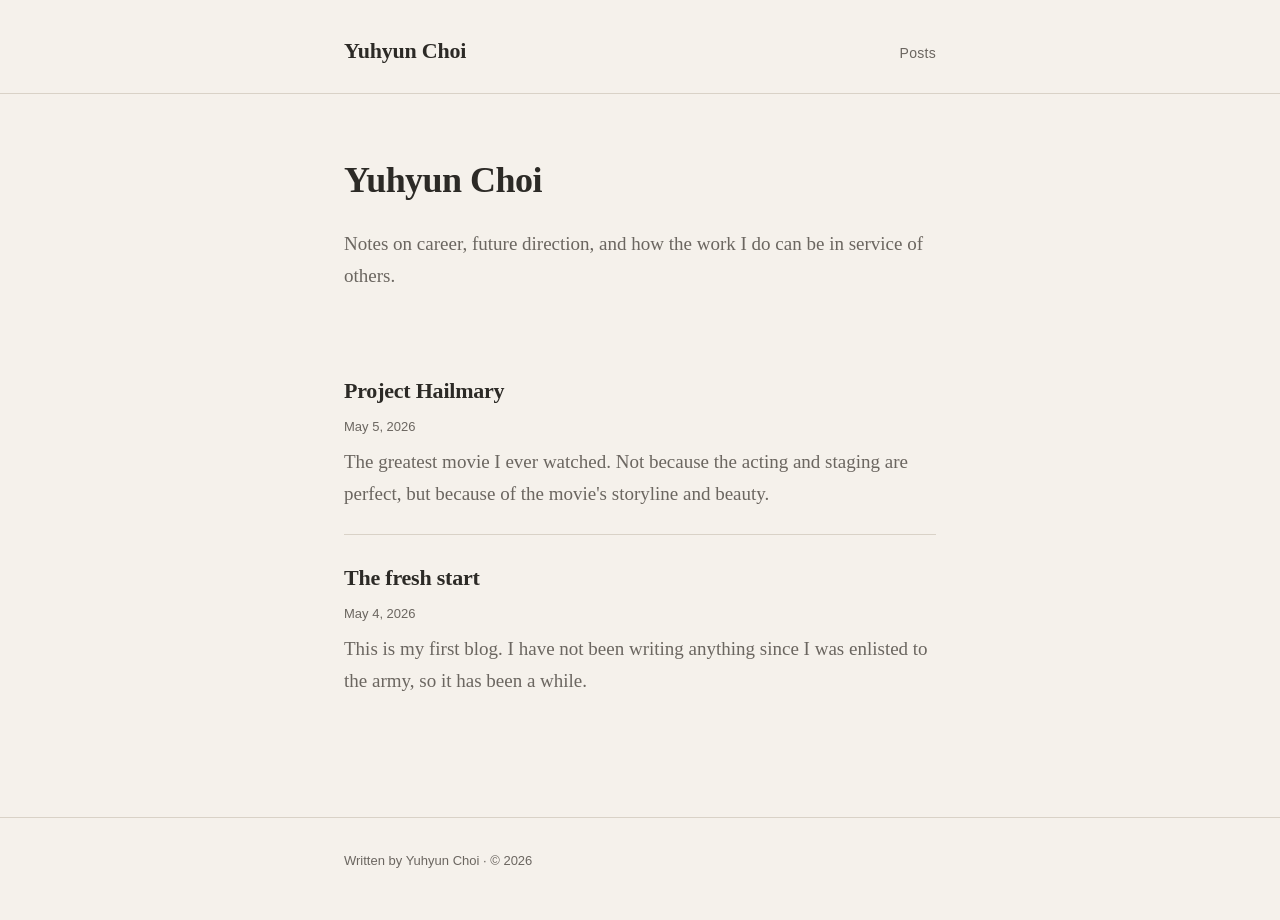
==== index.html @ fe29f6d6 "deploy: 9fa269e129b3d656ec9da136ec9b650b5528b18f" ====
<!DOCTYPE html>
<html lang="en">
<head>
  <meta charset="utf-8">
  <meta name="viewport" content="width=device-width, initial-scale=1">
  <title>Yuhyun Choi</title>
<meta name="description" content="Notes on career, future direction, and how the work I do can be in service of others.">  <link rel="stylesheet" href="static/style.css">
</head>
<body>
  <header class="site">
    <div class="wrap">
      <div class="row">
        <a class="title" href="index.html">Yuhyun Choi</a>
        <nav><a href="index.html">Posts</a></nav>
      </div>
    </div>
  </header>

  <main class="wrap">
<section class="index-intro">
  <h1>Yuhyun Choi</h1>
  <p>Notes on career, future direction, and how the work I do can be in service of others.</p>
</section>

<ul class="posts">
  <li>
    <a class="post-title" href="2026-05-05.html">Project Hailmary</a>
    <div class="meta">May 5, 2026</div>
<p class="summary">The greatest movie I ever watched. Not because the acting and staging are perfect, but because of the movie&#39;s storyline and beauty.</p>  </li>
  <li>
    <a class="post-title" href="2026-05-04.html">The fresh start</a>
    <div class="meta">May 4, 2026</div>
<p class="summary">This is my first blog. I have not been writing anything since I was enlisted to the army, so it has been a while.</p>  </li>
</ul>
  </main>

  <footer class="site">
    <div class="wrap">
      Written by Yuhyun Choi &middot; &copy; 2026
    </div>
  </footer>
</body>
</html>
---- static/style.css ----
/* Blog stylesheet — Anthropic-aesthetic personal blog.
   Edit by hand. Don't add JS, web fonts, or third-party assets. */

:root {
  --bg:        #F5F1EB;   /* warm cream */
  --ink:       #2C2A26;   /* near-black, warm */
  --muted:     #6B6660;   /* secondary text */
  --rule:      #D9D2C7;   /* hairlines */
  --accent:    #CC785C;   /* Anthropic terracotta */
  --accent-dk: #A85B40;   /* hover */

  --serif: Charter, "Iowan Old Style", "Source Serif Pro", "Source Serif 4",
           "Times New Roman", Georgia, serif;
  --sans:  -apple-system, BlinkMacSystemFont, "Segoe UI", "Helvetica Neue",
           Arial, sans-serif;

  --content-width: 640px;
}

* { box-sizing: border-box; }

html { -webkit-text-size-adjust: 100%; }

body {
  background: var(--bg);
  color: var(--ink);
  font-family: var(--serif);
  font-size: 19px;
  line-height: 1.7;
  margin: 0;
  padding: 0;
  -webkit-font-smoothing: antialiased;
  -moz-osx-font-smoothing: grayscale;
}

/* ----- Layout ----- */

.wrap {
  max-width: var(--content-width);
  margin: 0 auto;
  padding: 0 24px;
}

header.site {
  padding: 32px 0 24px;
  border-bottom: 1px solid var(--rule);
  margin-bottom: 56px;
}

header.site .row {
  display: flex;
  align-items: baseline;
  justify-content: space-between;
  gap: 24px;
}

header.site .title {
  font-family: var(--serif);
  font-size: 22px;
  font-weight: 600;
  letter-spacing: -0.01em;
  color: var(--ink);
  text-decoration: none;
}

header.site nav a {
  font-family: var(--sans);
  font-size: 14px;
  color: var(--muted);
  text-decoration: none;
  letter-spacing: 0.02em;
}

header.site nav a:hover { color: var(--accent); }

footer.site {
  margin-top: 96px;
  padding: 32px 0 48px;
  border-top: 1px solid var(--rule);
  font-family: var(--sans);
  font-size: 13px;
  color: var(--muted);
}

/* ----- Index ----- */

.index-intro {
  margin-bottom: 56px;
}

.index-intro h1 {
  font-size: 36px;
  font-weight: 600;
  letter-spacing: -0.015em;
  margin: 0 0 16px;
}

.index-intro p {
  color: var(--muted);
  margin: 0;
}

ul.posts {
  list-style: none;
  padding: 0;
  margin: 0;
}

ul.posts li {
  padding: 24px 0;
  border-bottom: 1px solid var(--rule);
}

ul.posts li:last-child { border-bottom: none; }

ul.posts a.post-title {
  display: block;
  font-size: 22px;
  font-weight: 600;
  color: var(--ink);
  text-decoration: none;
  letter-spacing: -0.01em;
  margin-bottom: 6px;
}

ul.posts a.post-title:hover { color: var(--accent); }

ul.posts .meta {
  font-family: var(--sans);
  font-size: 13px;
  color: var(--muted);
  margin-bottom: 8px;
}

ul.posts .summary {
  color: var(--muted);
  margin: 0;
}

/* ----- Post ----- */

article.post header {
  margin-bottom: 40px;
}

article.post .dateline {
  font-family: var(--sans);
  font-size: 13px;
  color: var(--muted);
  letter-spacing: 0.04em;
  text-transform: uppercase;
  margin-bottom: 14px;
}

article.post h1 {
  font-size: 38px;
  font-weight: 600;
  letter-spacing: -0.02em;
  line-height: 1.2;
  margin: 0;
}

article.post .meta {
  font-family: var(--sans);
  font-size: 13px;
  color: var(--muted);
  letter-spacing: 0.02em;
}

article.post .body { margin-top: 0; }

article.post .body h2 {
  font-size: 26px;
  font-weight: 600;
  letter-spacing: -0.01em;
  margin: 56px 0 16px;
}

article.post .body h3 {
  font-size: 21px;
  font-weight: 600;
  margin: 40px 0 12px;
}

article.post .body p { margin: 0 0 1.4em; }

article.post .body a {
  color: var(--accent);
  text-decoration: underline;
  text-decoration-thickness: 1px;
  text-underline-offset: 3px;
}

article.post .body a:hover { color: var(--accent-dk); }

article.post .body blockquote {
  border-left: 2px solid var(--accent);
  margin: 1.6em 0;
  padding: 4px 0 4px 20px;
  color: var(--muted);
  font-style: italic;
}

article.post .body code {
  font-family: ui-monospace, "SF Mono", Menlo, Consolas, monospace;
  font-size: 0.88em;
  background: rgba(204, 120, 92, 0.08);
  padding: 1px 5px;
  border-radius: 3px;
}

article.post .body pre {
  background: #2C2A26;
  color: #F5F1EB;
  padding: 18px 20px;
  border-radius: 4px;
  overflow-x: auto;
  font-size: 14px;
  line-height: 1.55;
}

article.post .body pre code {
  background: none;
  padding: 0;
  color: inherit;
  font-size: inherit;
}

article.post .body hr {
  border: none;
  border-top: 1px solid var(--rule);
  margin: 48px auto;
  width: 60%;
}

article.post .body ul,
article.post .body ol {
  padding-left: 1.4em;
  margin: 0 0 1.4em;
}

article.post .body li { margin-bottom: 0.4em; }

article.post .body img {
  max-width: 100%;
  height: auto;
  display: block;
  margin: 2em auto;
}

.back {
  display: inline-block;
  margin-top: 64px;
  font-family: var(--sans);
  font-size: 14px;
  color: var(--muted);
  text-decoration: none;
}

.back:hover { color: var(--accent); }

/* ----- Small screens ----- */

@media (max-width: 560px) {
  body { font-size: 18px; }
  .wrap { padding: 0 20px; }
  article.post h1 { font-size: 30px; }
  .index-intro h1 { font-size: 28px; }
  header.site { margin-bottom: 40px; }
}
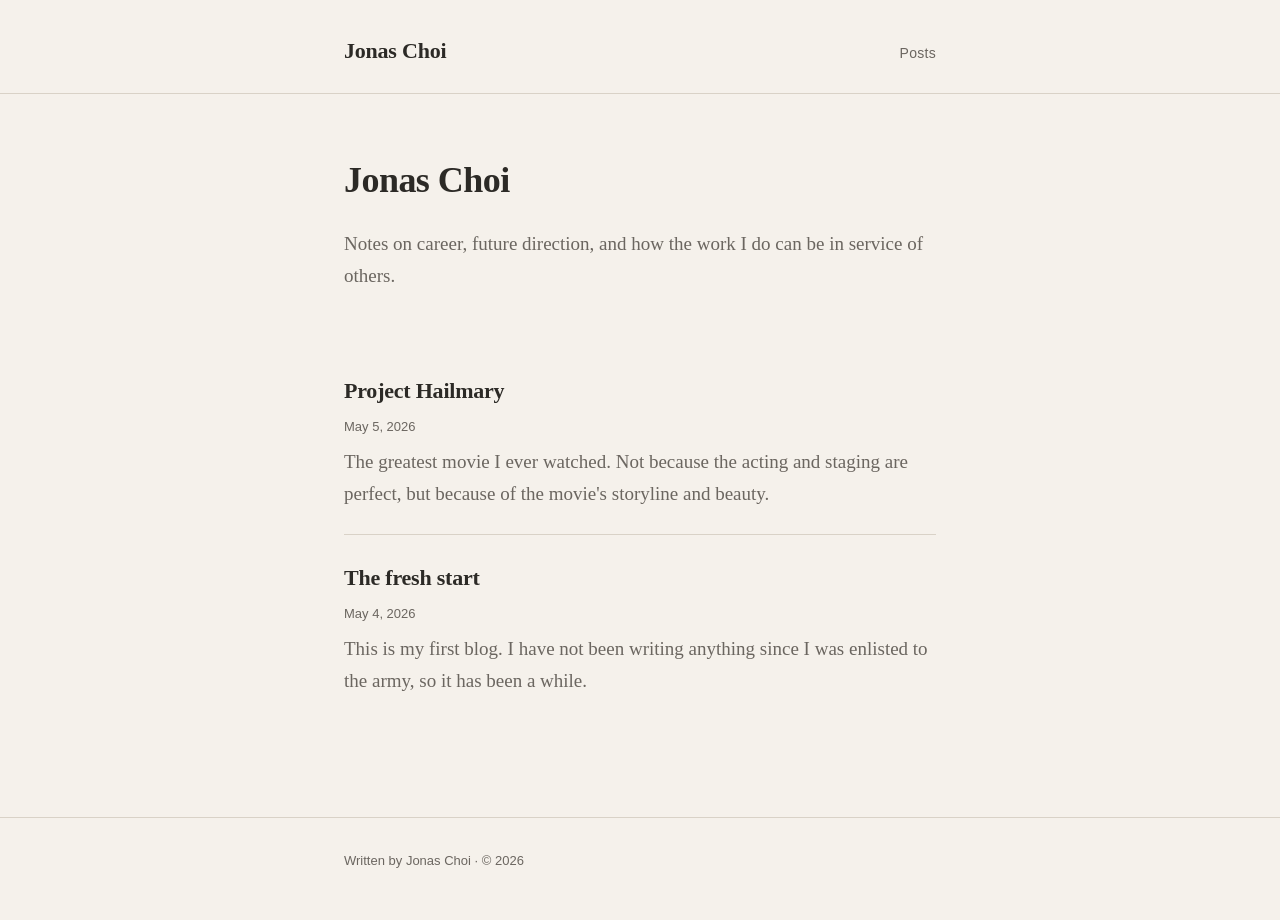
==== commit cd2f9123: "deploy: 59bf0f4309e365b0baec629c353a87cbe4141052" ====
--- a/index.html
+++ b/index.html
@@ -3,14 +3,14 @@
 <head>
   <meta charset="utf-8">
   <meta name="viewport" content="width=device-width, initial-scale=1">
-  <title>Yuhyun Choi</title>
+  <title>Jonas Choi</title>
 <meta name="description" content="Notes on career, future direction, and how the work I do can be in service of others.">  <link rel="stylesheet" href="static/style.css">
 </head>
 <body>
   <header class="site">
     <div class="wrap">
       <div class="row">
-        <a class="title" href="index.html">Yuhyun Choi</a>
+        <a class="title" href="index.html">Jonas Choi</a>
         <nav><a href="index.html">Posts</a></nav>
       </div>
     </div>
@@ -18,7 +18,7 @@
 
   <main class="wrap">
 <section class="index-intro">
-  <h1>Yuhyun Choi</h1>
+  <h1>Jonas Choi</h1>
   <p>Notes on career, future direction, and how the work I do can be in service of others.</p>
 </section>
 
@@ -36,7 +36,7 @@
 
   <footer class="site">
     <div class="wrap">
-      Written by Yuhyun Choi &middot; &copy; 2026
+      Written by Jonas Choi &middot; &copy; 2026
     </div>
   </footer>
 </body>
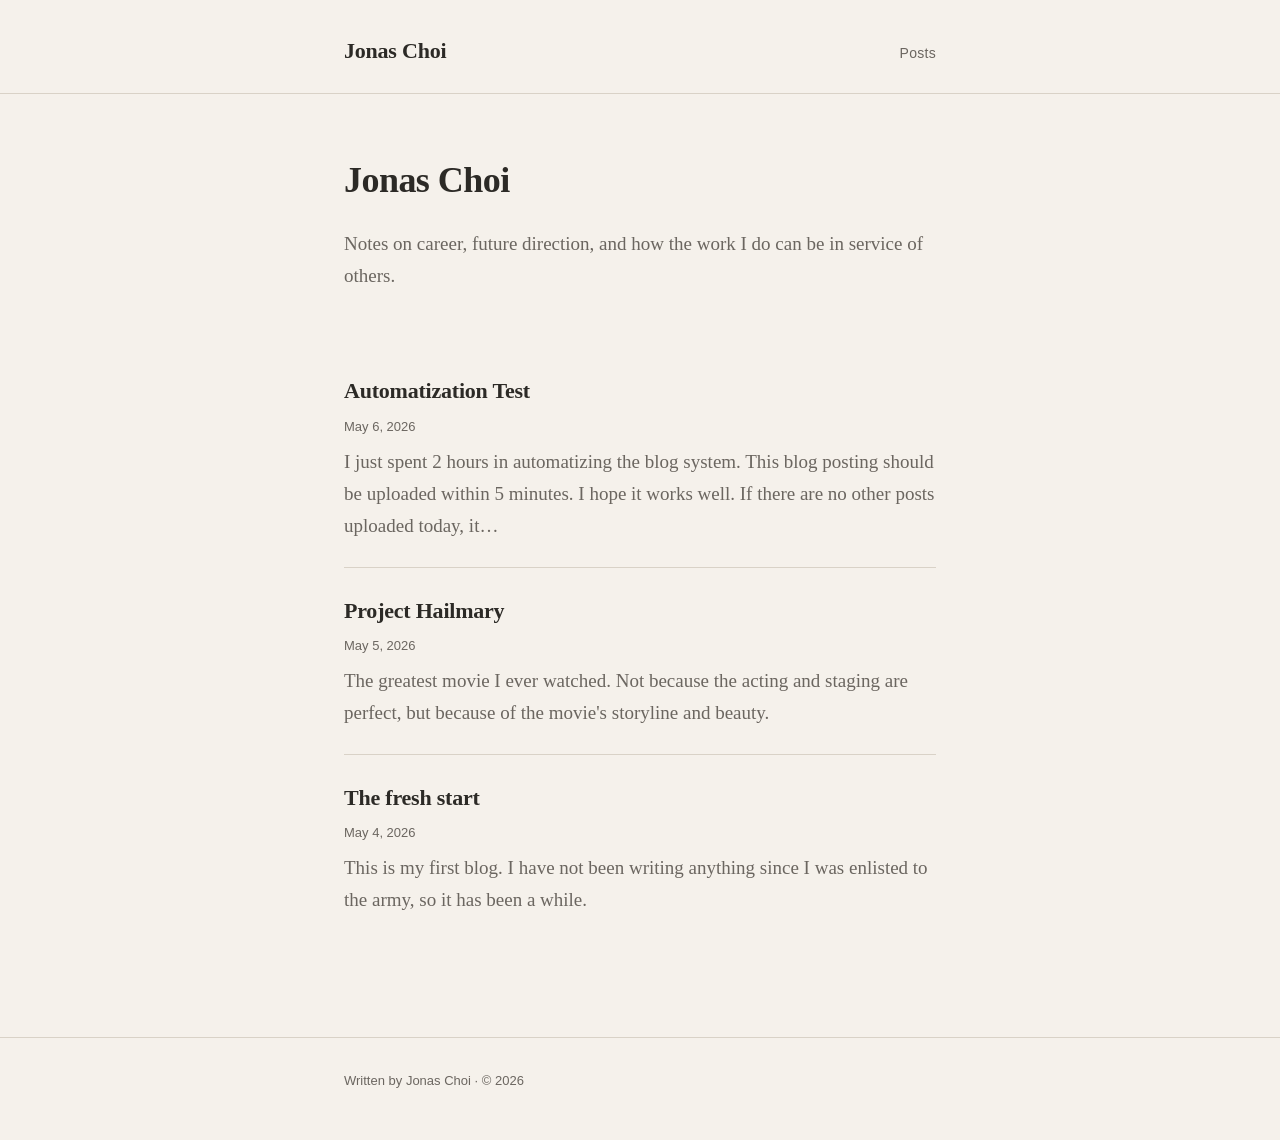
==== commit 53a23b86: "deploy: 28a252d9e21256da30774be49a9c6b8a25f1ee86" ====
--- a/index.html
+++ b/index.html
@@ -24,6 +24,10 @@
 
 <ul class="posts">
   <li>
+    <a class="post-title" href="2026-05-06.html">Automatization Test</a>
+    <div class="meta">May 6, 2026</div>
+<p class="summary">I just spent 2 hours in automatizing the blog system. This blog posting should be uploaded within 5 minutes. I hope it works well. If there are no other posts uploaded today, it…</p>  </li>
+  <li>
     <a class="post-title" href="2026-05-05.html">Project Hailmary</a>
     <div class="meta">May 5, 2026</div>
 <p class="summary">The greatest movie I ever watched. Not because the acting and staging are perfect, but because of the movie&#39;s storyline and beauty.</p>  </li>
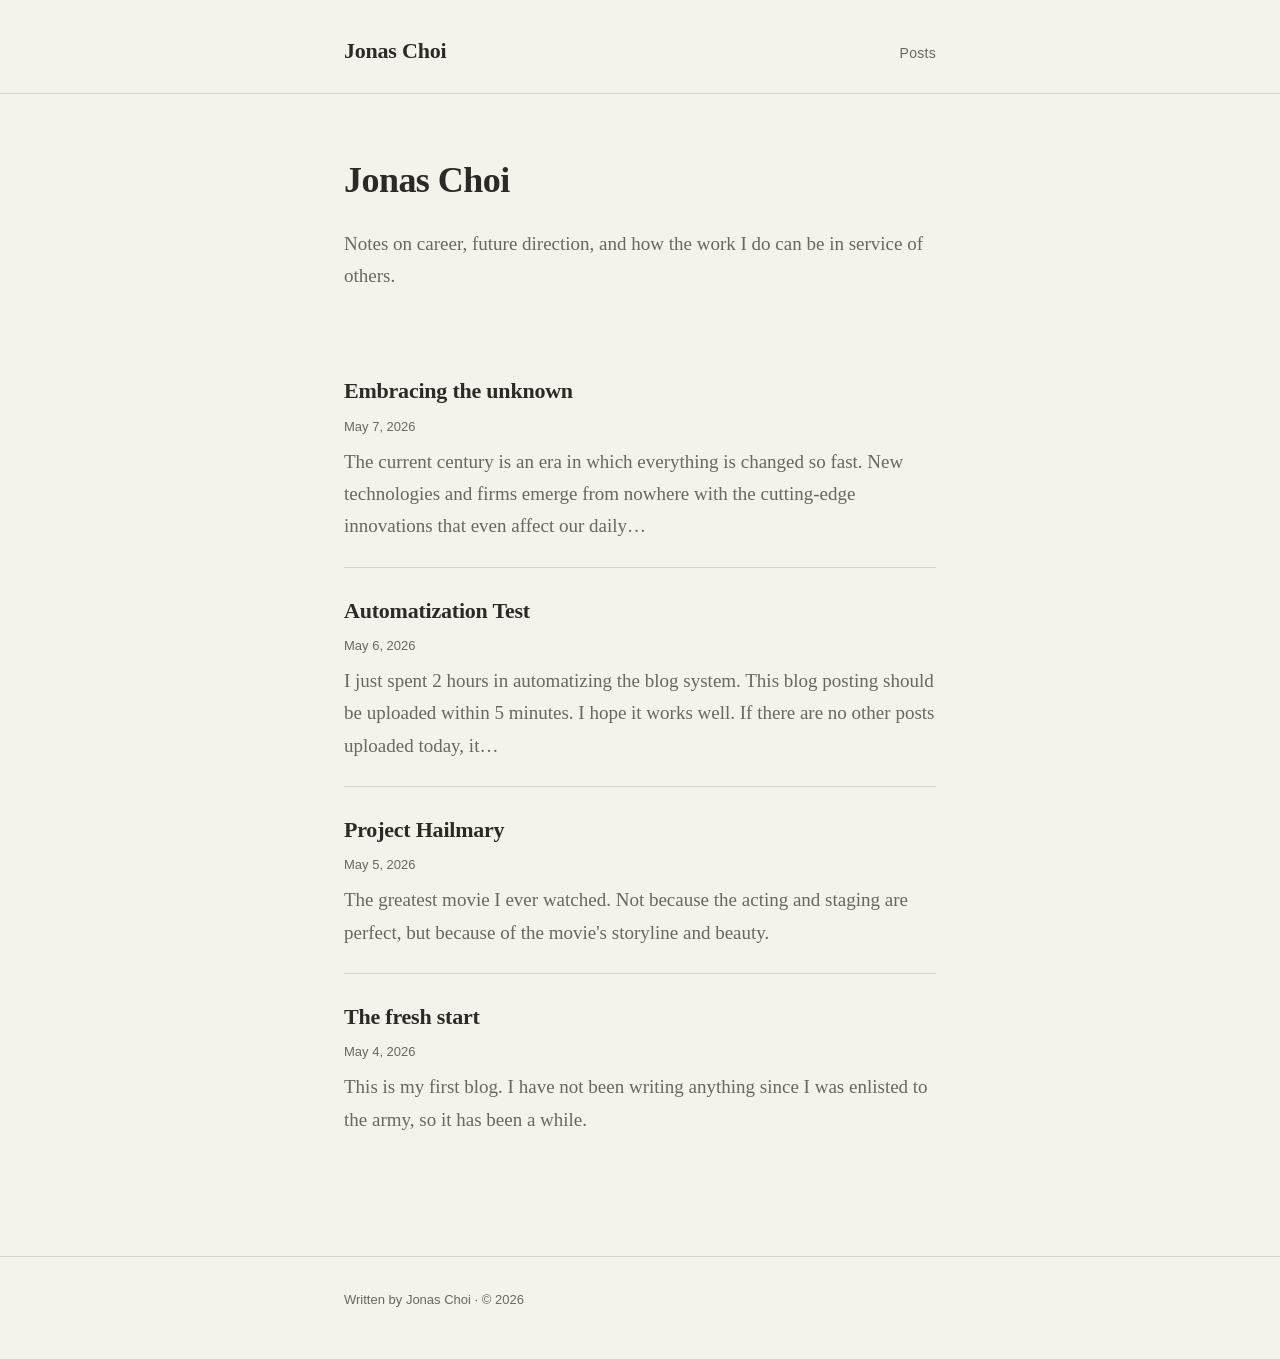
==== commit b4482645: "deploy: 8b8de84a0c409c0d12db6a4e9d5f13b8cd06dbd2" ====
--- a/index.html
+++ b/index.html
@@ -24,6 +24,10 @@
 
 <ul class="posts">
   <li>
+    <a class="post-title" href="2026-05-07.html">Embracing the unknown</a>
+    <div class="meta">May 7, 2026</div>
+<p class="summary">The current century is an era in which everything is changed so fast. New technologies and firms emerge from nowhere with the cutting-edge innovations that even affect our daily…</p>  </li>
+  <li>
     <a class="post-title" href="2026-05-06.html">Automatization Test</a>
     <div class="meta">May 6, 2026</div>
 <p class="summary">I just spent 2 hours in automatizing the blog system. This blog posting should be uploaded within 5 minutes. I hope it works well. If there are no other posts uploaded today, it…</p>  </li>
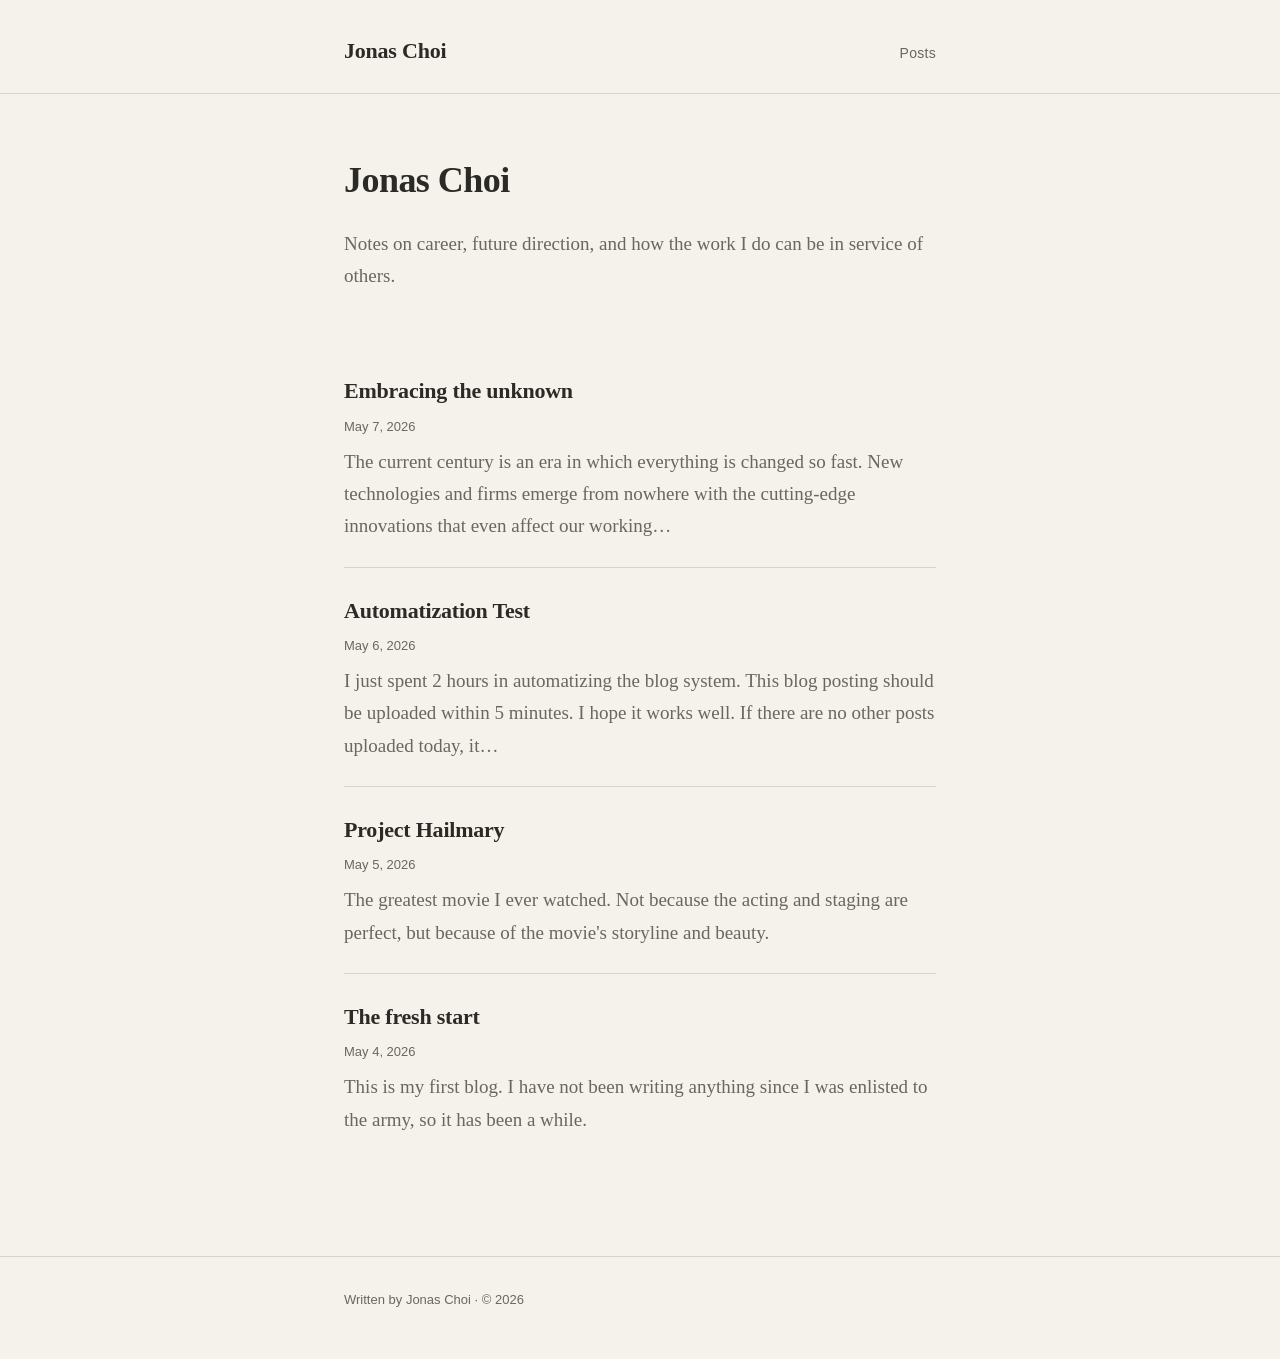
==== commit 85a31a64: "deploy: 4d8c739a13d240f1d122484f00e055a99217c8f0" ====
--- a/index.html
+++ b/index.html
@@ -26,7 +26,7 @@
   <li>
     <a class="post-title" href="2026-05-07.html">Embracing the unknown</a>
     <div class="meta">May 7, 2026</div>
-<p class="summary">The current century is an era in which everything is changed so fast. New technologies and firms emerge from nowhere with the cutting-edge innovations that even affect our daily…</p>  </li>
+<p class="summary">The current century is an era in which everything is changed so fast. New technologies and firms emerge from nowhere with the cutting-edge innovations that even affect our working…</p>  </li>
   <li>
     <a class="post-title" href="2026-05-06.html">Automatization Test</a>
     <div class="meta">May 6, 2026</div>
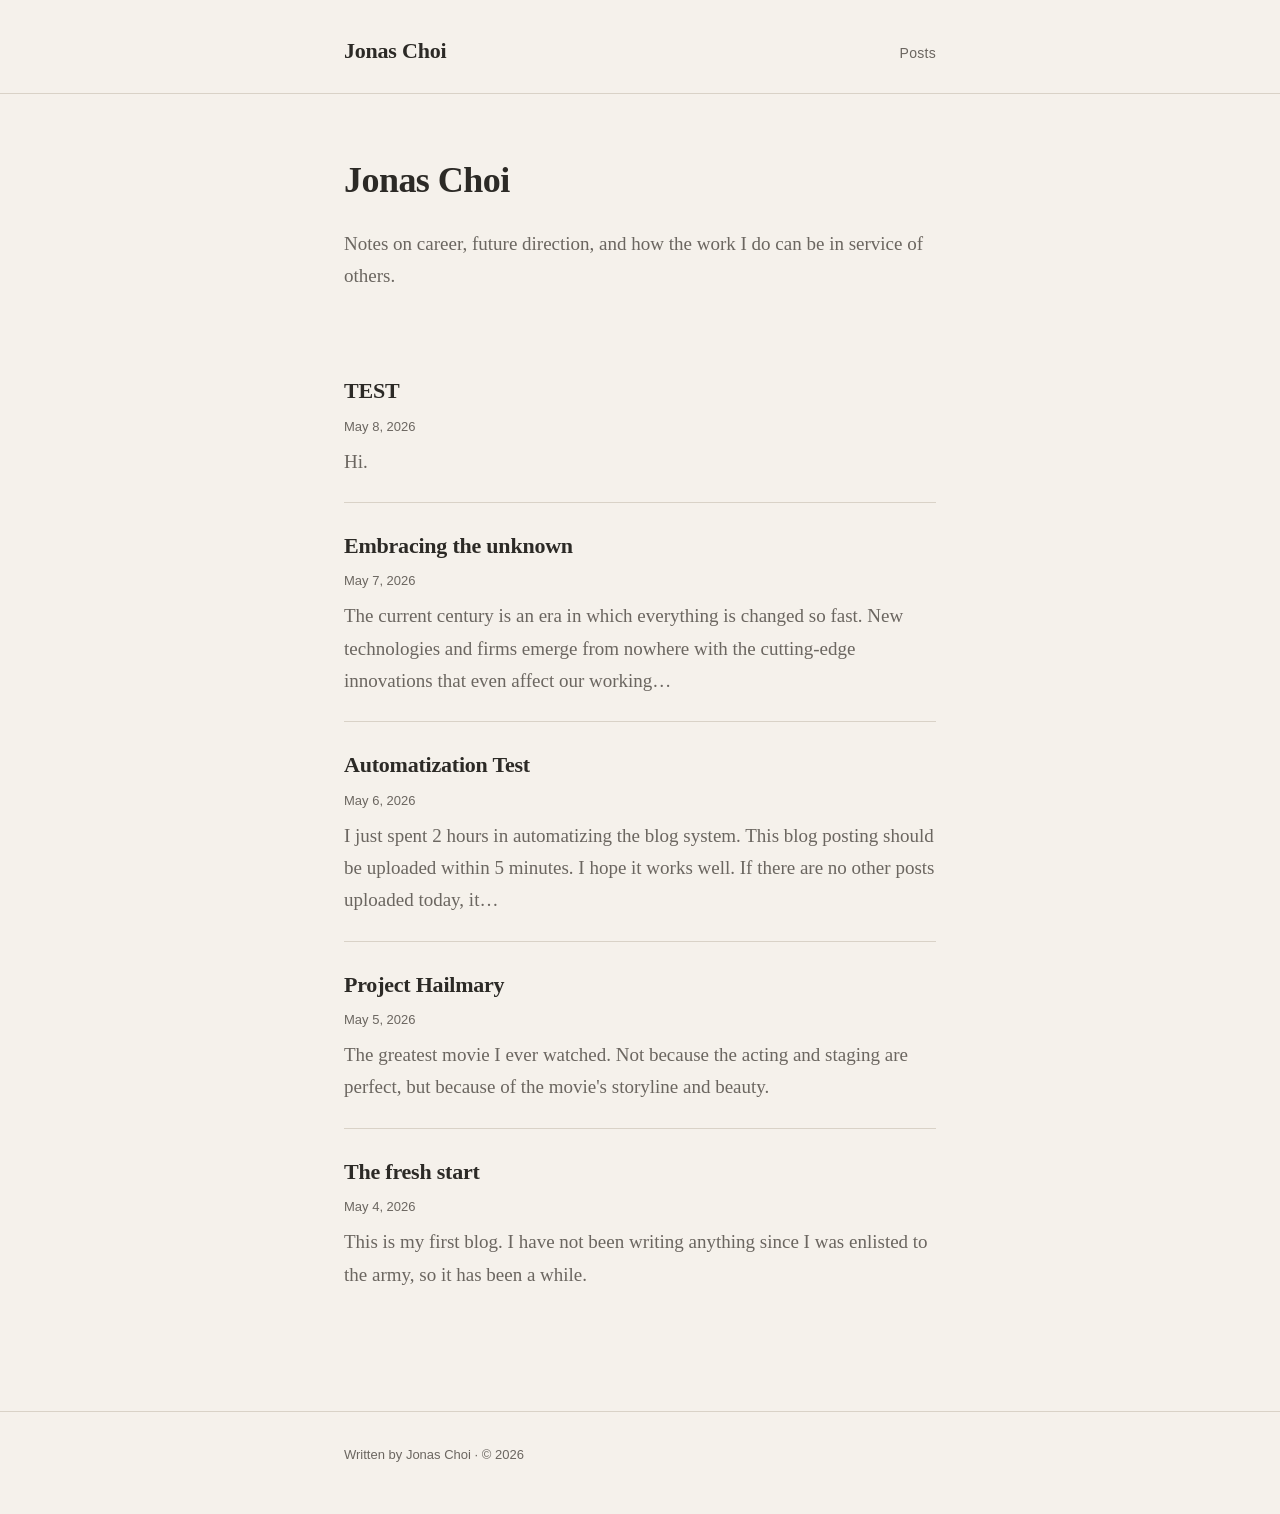
==== commit d0c98f9b: "deploy: 1ce8f6efcb26f1a812a53e1a2e11a2c6c91e02a4" ====
--- a/index.html
+++ b/index.html
@@ -24,6 +24,10 @@
 
 <ul class="posts">
   <li>
+    <a class="post-title" href="2026-05-08.html">TEST</a>
+    <div class="meta">May 8, 2026</div>
+<p class="summary">Hi.</p>  </li>
+  <li>
     <a class="post-title" href="2026-05-07.html">Embracing the unknown</a>
     <div class="meta">May 7, 2026</div>
 <p class="summary">The current century is an era in which everything is changed so fast. New technologies and firms emerge from nowhere with the cutting-edge innovations that even affect our working…</p>  </li>
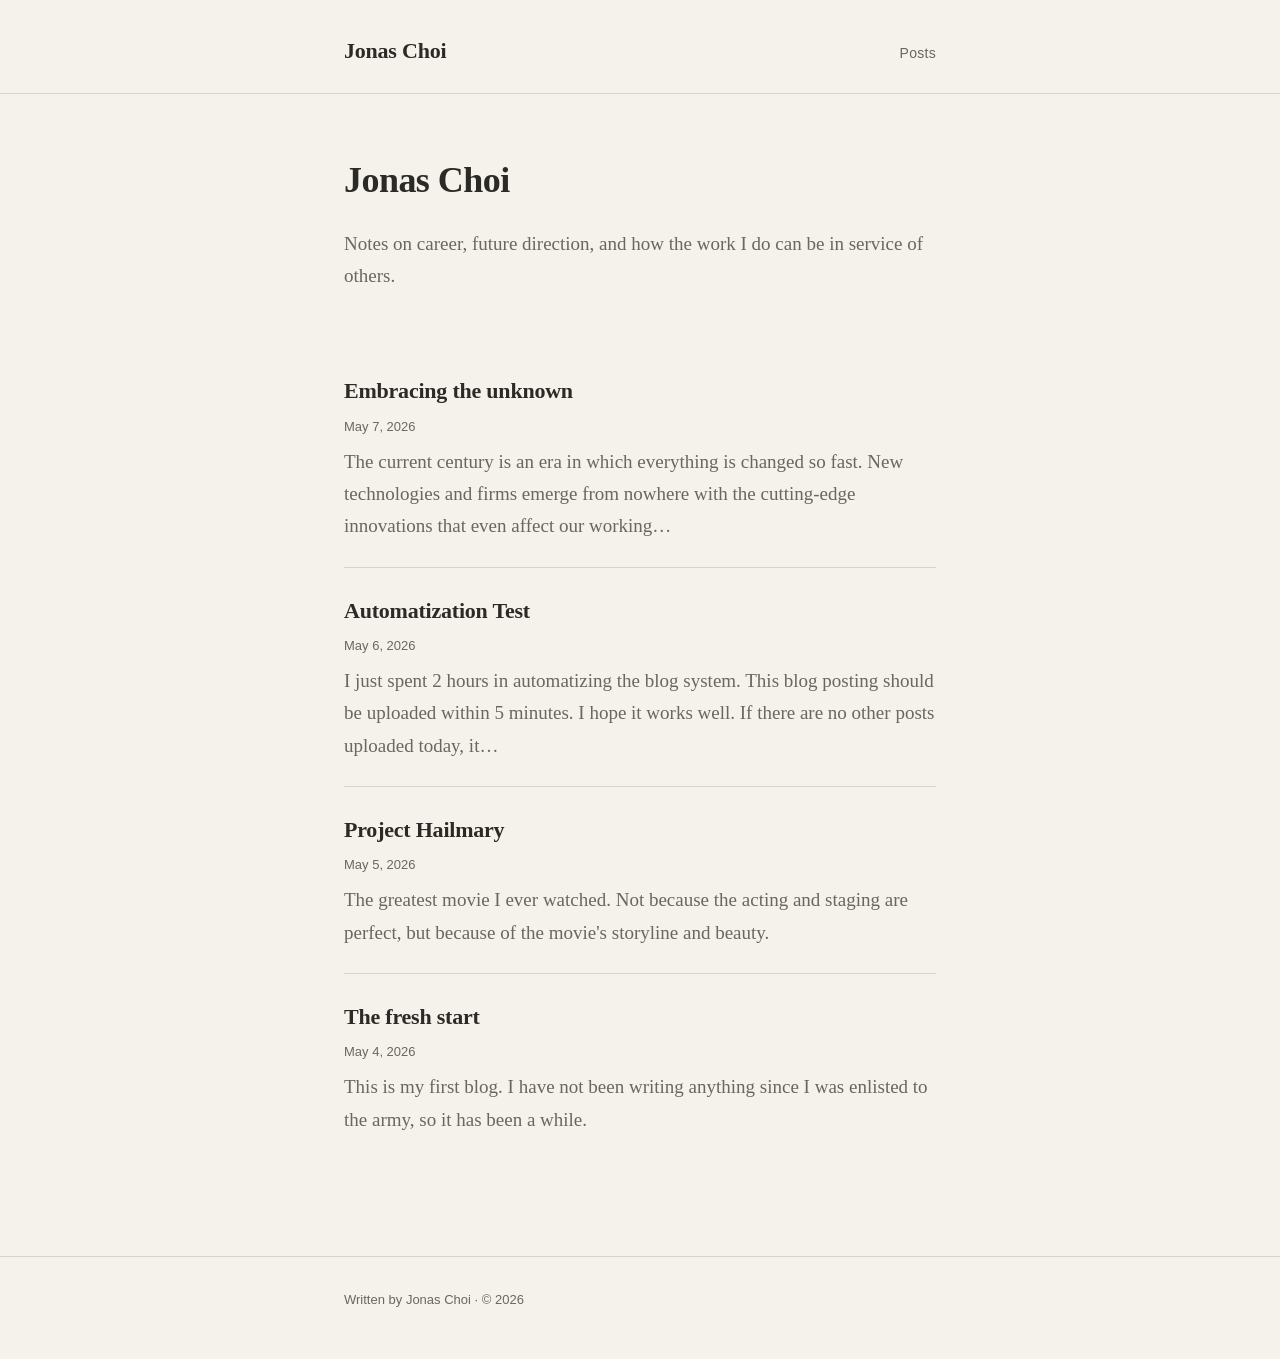
==== commit 2699b850: "deploy: d98b3fca3cc955dfa19742d272aba0c6a257f906" ====
--- a/index.html
+++ b/index.html
@@ -24,10 +24,6 @@
 
 <ul class="posts">
   <li>
-    <a class="post-title" href="2026-05-08.html">TEST</a>
-    <div class="meta">May 8, 2026</div>
-<p class="summary">Hi.</p>  </li>
-  <li>
     <a class="post-title" href="2026-05-07.html">Embracing the unknown</a>
     <div class="meta">May 7, 2026</div>
 <p class="summary">The current century is an era in which everything is changed so fast. New technologies and firms emerge from nowhere with the cutting-edge innovations that even affect our working…</p>  </li>
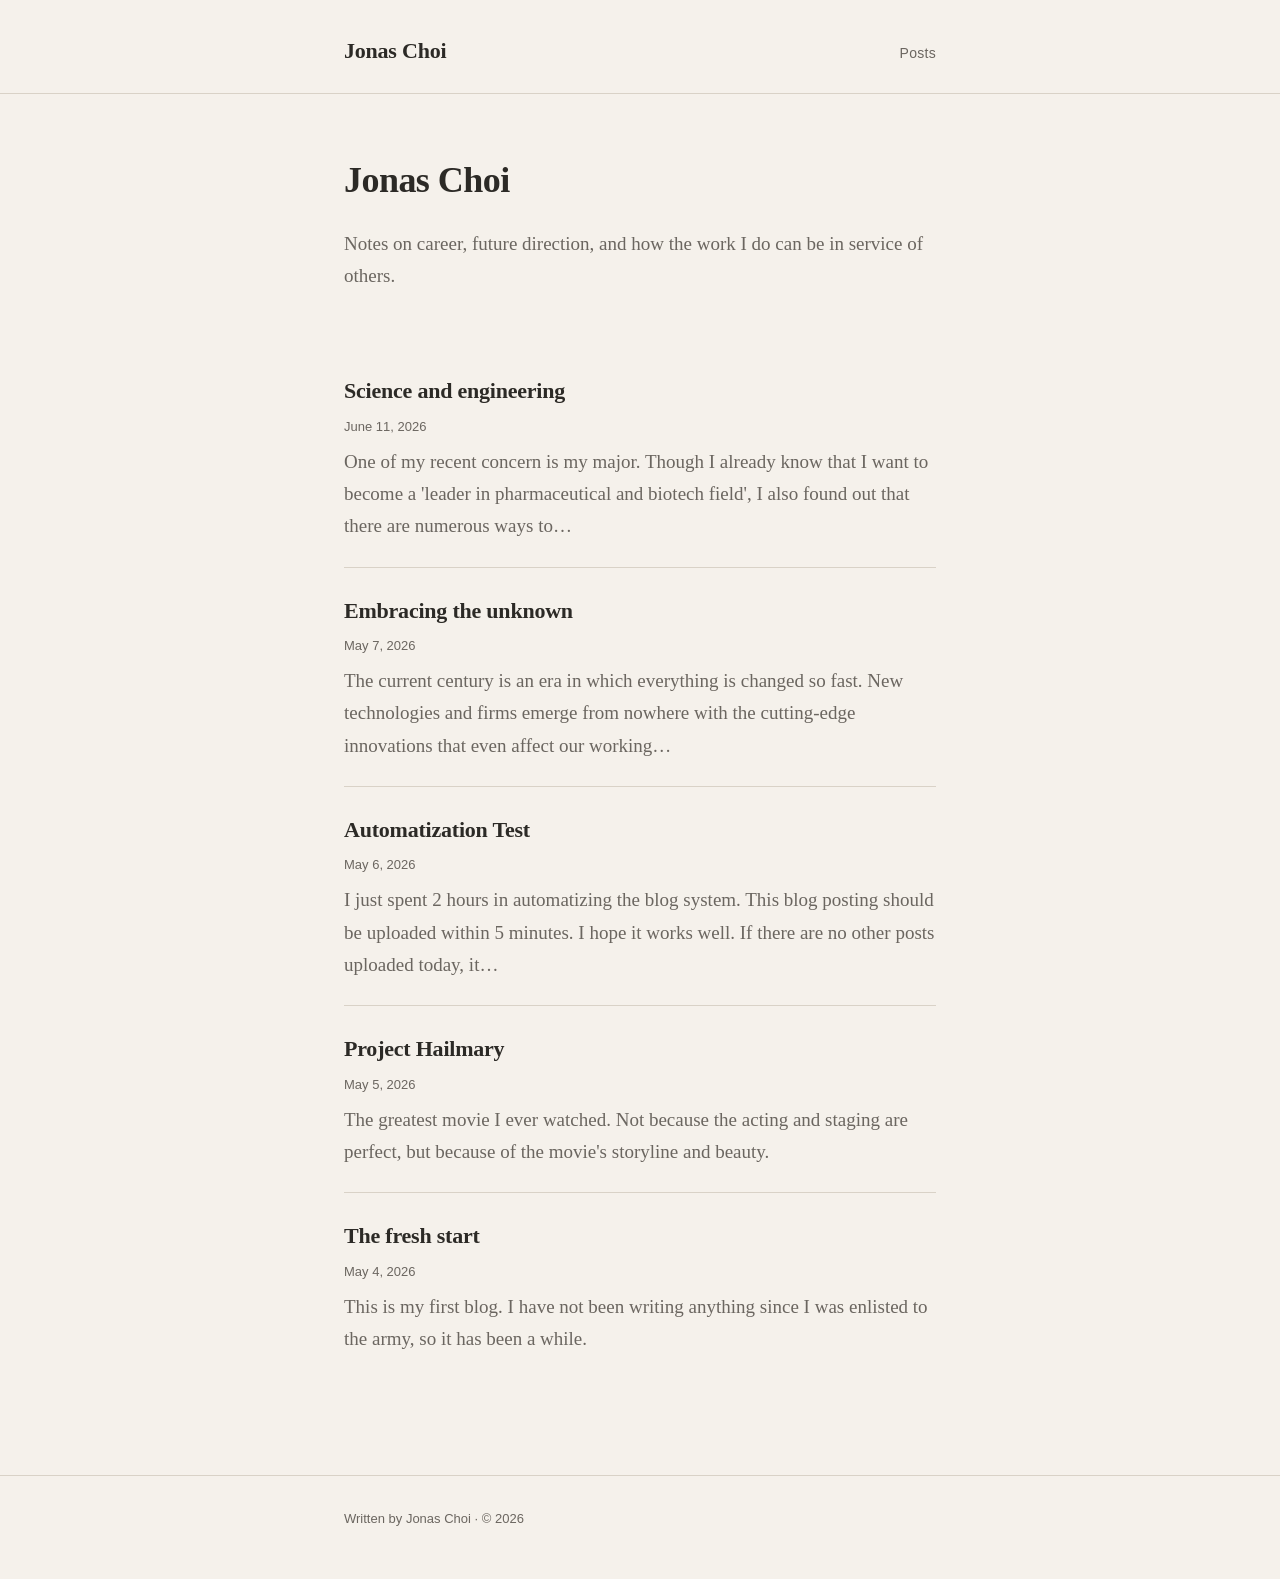
==== commit dad407b1: "deploy: b6739ed13bf2f8d8976e8dd089f86b5e425e8cd8" ====
--- a/index.html
+++ b/index.html
@@ -24,6 +24,10 @@
 
 <ul class="posts">
   <li>
+    <a class="post-title" href="2026-06-11.html">Science and engineering</a>
+    <div class="meta">June 11, 2026</div>
+<p class="summary">One of my recent concern is my major. Though I already know that I want to become a &#39;leader in pharmaceutical and biotech field&#39;, I also found out that there are numerous ways to…</p>  </li>
+  <li>
     <a class="post-title" href="2026-05-07.html">Embracing the unknown</a>
     <div class="meta">May 7, 2026</div>
 <p class="summary">The current century is an era in which everything is changed so fast. New technologies and firms emerge from nowhere with the cutting-edge innovations that even affect our working…</p>  </li>
